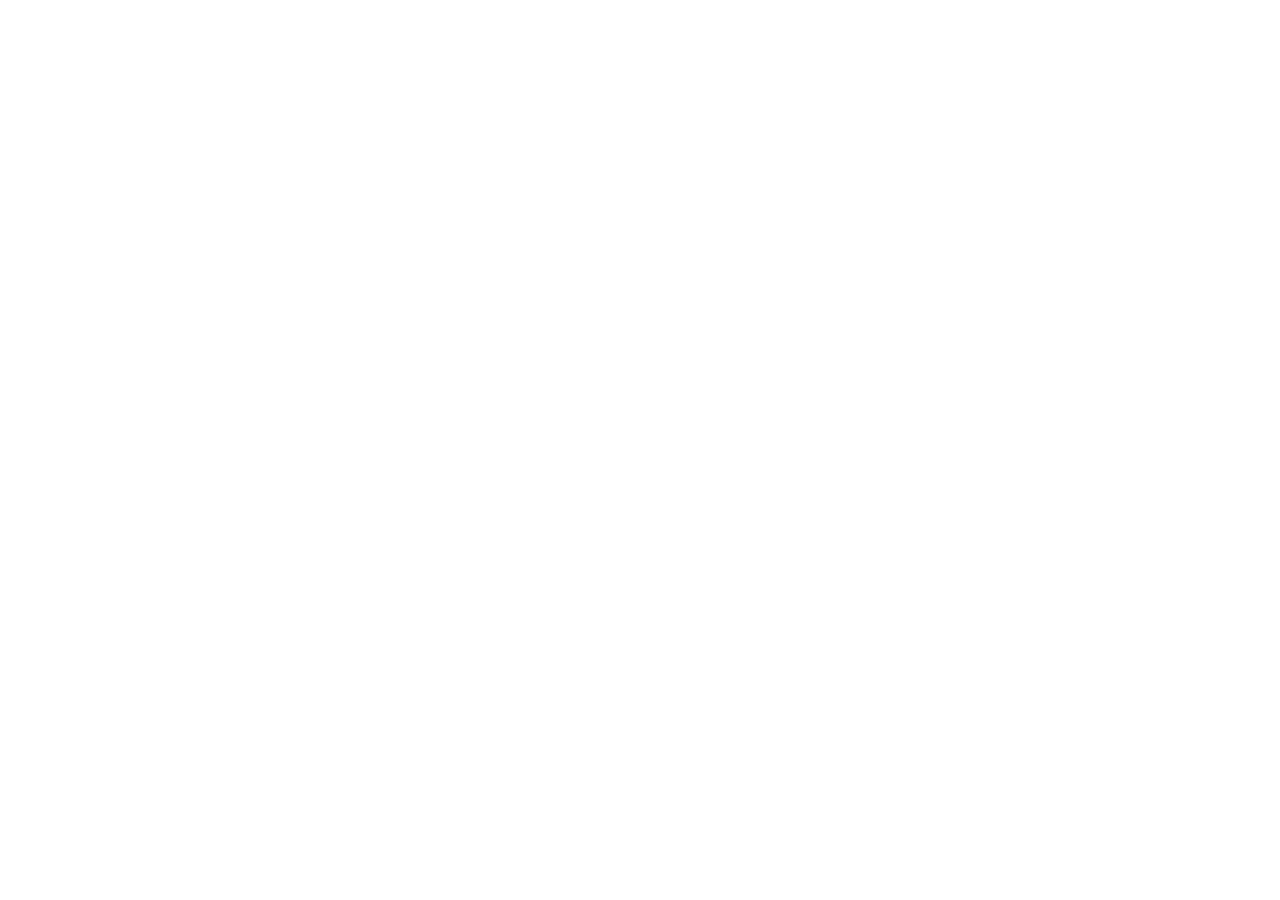
==== about.html @ 14faaffb "Init : création du dépôt, arborescence des fichiers et structure HTML de base" ====
<!DOCTYPE html>
<html lang="fr">
<head>
 <meta charset="UTF-8">
 <meta name="viewport" content="width=device-width, initial-scale=1.0">
 <title>AfriTalent — Accueil</title>
 <!-- Bootstrap 5 via CDN : feuille de style -->
 <link
href="https://cdn.jsdelivr.net/npm/bootstrap@5.3.0/dist/css/bootstrap.min.css"
rel="stylesheet">
 <!-- Votre feuille de style personnelle -->
 <link rel="stylesheet" href="css/style.css">
</head>
<body>
 <!-- Le contenu de la page sera ajoute ici -->
 <!-- Bootstrap 5 via CDN : script JavaScript -->
 <script
src="https://cdn.jsdelivr.net/npm/bootstrap@5.3.0/dist/js/bootstrap.bundle.min.js"
></script>
 <!-- Votre script JavaScript -->
 <script src="js/main.js"></script>
 </body>
</html>
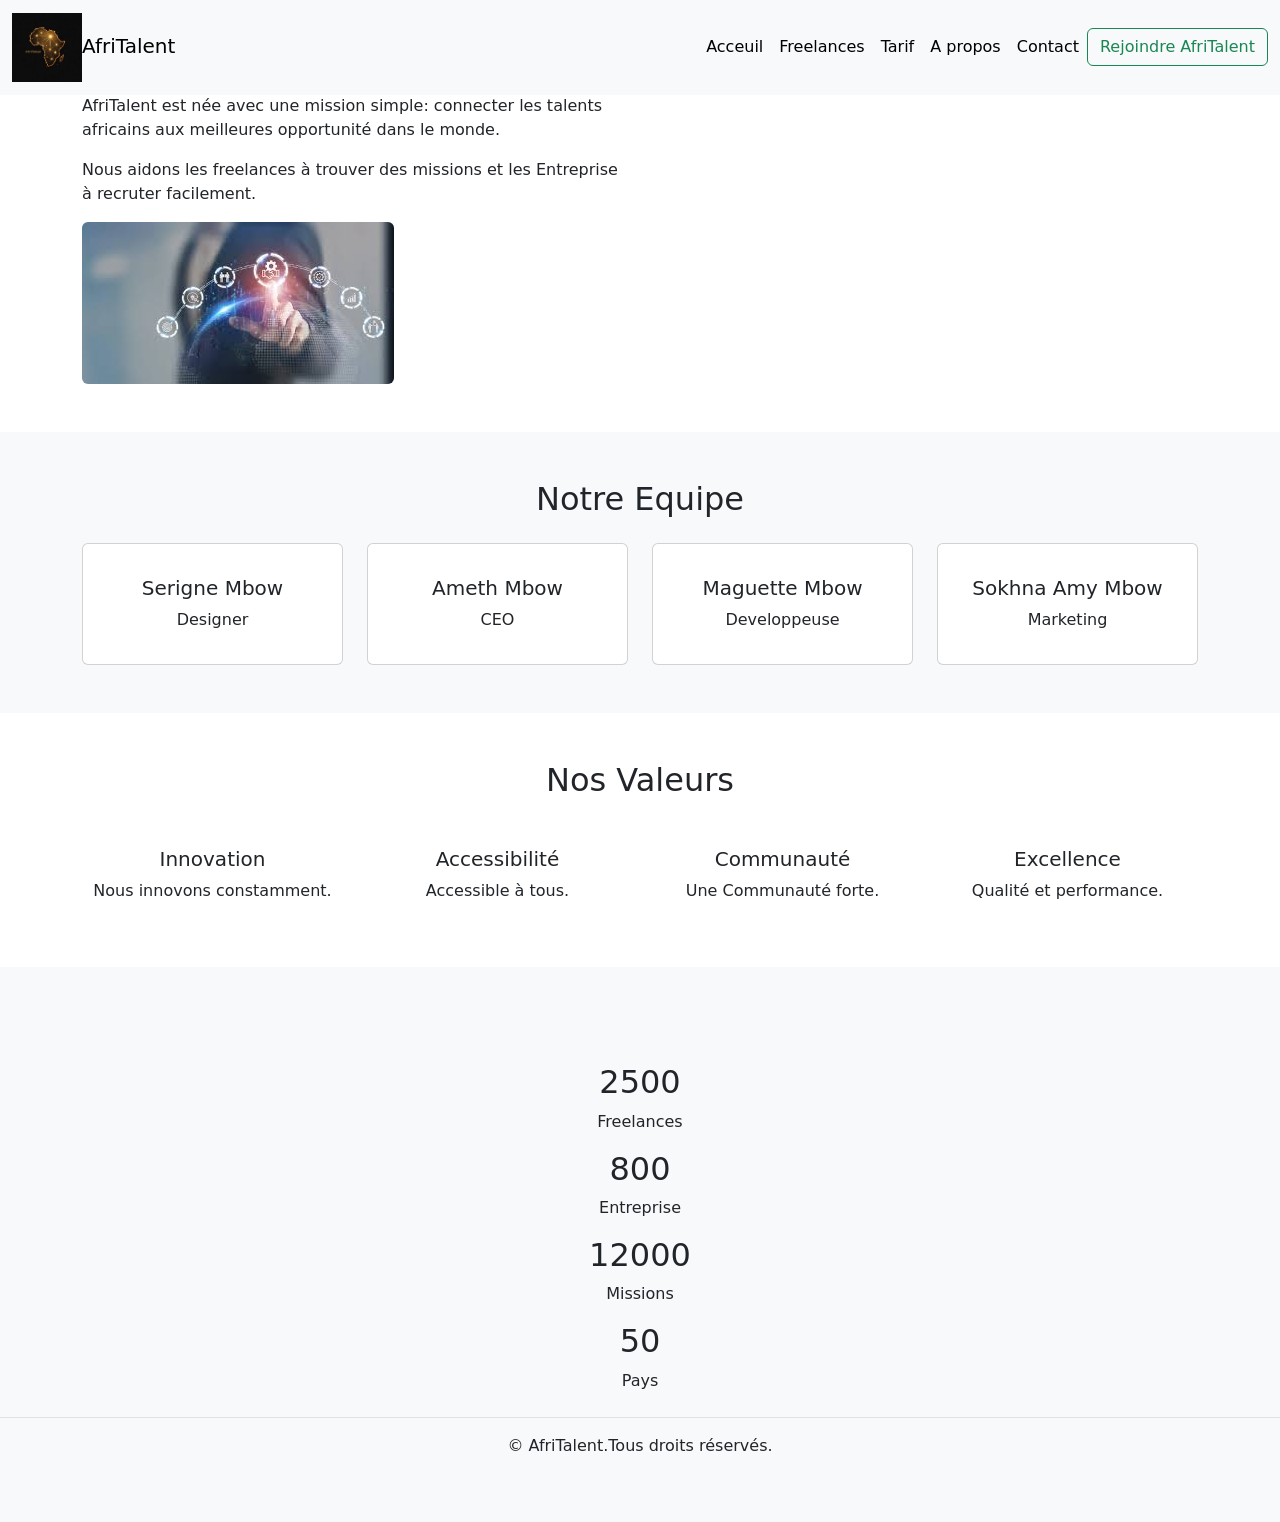
==== commit b9f94ec0: "HTML : structure complète des 5 pages avec sections et contenu texte" ====
--- a/about.html
+++ b/about.html
@@ -8,7 +8,7 @@
  <link
 href="https://cdn.jsdelivr.net/npm/bootstrap@5.3.0/dist/css/bootstrap.min.css"
 rel="stylesheet">
- <!-- Votre feuille de style personnelle -->
+<!-- Votre feuille de style personnelle -->
  <link rel="stylesheet" href="css/style.css">
 </head>
 <body>
@@ -17,7 +17,146 @@
  <script
 src="https://cdn.jsdelivr.net/npm/bootstrap@5.3.0/dist/js/bootstrap.bundle.min.js"
 ></script>
- <!-- Votre script JavaScript -->
+<!-- Votre script JavaScript -->
  <script src="js/main.js"></script>
+  <nav class="navbar navbar-expand-lg bg-body-tertiary fixed-top">
+  <div class="container-fluid">
+    <a class="navbar-brand" href=""><img src="image/WhatsApp Image 2026-05-11 at 09.48.34.jpeg" alt="" width="70px">AfriTalent</a>
+    <button class="navbar-toggler" type="button" data-bs-toggle="collapse" data-bs-target="#navbarSupportedContent" aria-controls="navbarSupportedContent" aria-expanded="false" aria-label="Toggle navigation">
+      <span class="navbar-toggler-icon"></span>
+    </button>
+    <div class="collapse navbar-collapse" id="navbarSupportedContent">
+      <ul class="navbar-nav ms-auto">
+        <li class="nav-item">
+          <a class="nav-link active" aria-current="page" href="index.html">Acceuil</a>
+        </li>
+        <li class="nav-item">
+          <a class="nav-link active" aria-current="page" href="freelances.html">Freelances</a>
+        </li>
+        <li class="nav-item">
+          <a class="nav-link active" aria-current="page" href="tarif.html">Tarif</a>
+        </li>
+        <li class="nav-item">
+          <a class="nav-link active" aria-current="page" href="about.html">A propos</a>
+        </li>
+        <li class="nav-item">
+          <a class="nav-link active" aria-current="page" href="contact.html">Contact</a>
+        </li>
+      </ul>
+      <form class="d-flex" role="">
+        <button class="btn btn-outline-success" type="submit">Rejoindre AfriTalent</button>
+      </form>
+    </div>
+  </div>
+</nav>
+ <!-- HISTOIRE-->
+  <section class="container py-5">
+    <div class=" row align-item-center">
+        <div class="col-sm-6">
+            <h2>Notre Histoire</h2>
+            <p>AfriTalent est née avec une mission simple: connecter les talents africains aux meilleures opportunité dans le monde.</p>
+            <p>Nous aidons les freelances à trouver des missions et les Entreprise à recruter facilement. </p>
+        </div>
+        <div>
+            <img src="image/images (3).jpg" class="img-fluid rounded">
+        </div>
+    </div>
+  </section>
+  <!-- EQUIPE-->
+   <section class="bg-light py-5">
+    <div class="container">
+        <h2 class="text-center mb-4">Notre Equipe</h2>
+        <div class="row g-4">
+            <div class="col-md-3 col-sm-6">
+                <div class="card team-card text-center p-3">
+                    <img src="" class="rounded-circle mb-3">
+                    <h5>Serigne Mbow</h5>
+                    <p>Designer</p>
+                </div>
+            </div>
+            <div class="col-md-3 col-sm-6">
+                <div class="card team-card text-center p-3">
+                    <img src="" class="rounded-circle mb-3">
+                    <h5>Ameth Mbow</h5>
+                    <p>CEO</p>
+                </div>
+            </div>
+            <div class="col-md-3 col-sm-6">
+                <div class="card team-card text-center p-3">
+                    <img src="" class="rounded-circle mb-3">
+                    <h5>Maguette Mbow</h5>
+                    <p>Developpeuse</p>
+                </div>
+            </div>
+            <div class="col-md-3 col-sm-6">
+                <div class="card team-card text-center p-3">
+                    <img src="" class="rounded-circle mb-3">
+                    <h5>Sokhna Amy Mbow</h5>
+                    <p>Marketing</p>
+                </div>
+            </div>
+        </div>
+    </div>
+   </section>
+   <!-- VALEURS -->
+    <section class="container py-5">
+        <h2 class="text-center mb-5">Nos Valeurs</h2>
+        <div class="row g-4 text-center">
+            <div class="col-md-3">
+                <div card p-3>
+                    <h5>Innovation</h5>
+                    <P>Nous innovons constamment.</P>
+                </div>
+            </div>
+            <div class="col-md-3">
+                <div card p-3>
+                    <h5>Accessibilité</h5>
+                    <P>Accessible à tous.</P>
+                </div>
+            </div>
+            <div class="col-md-3">
+                <div card p-3>
+                    <h5>Communauté</h5>
+                    <P>Une Communauté forte.</P>
+                </div>
+            </div>
+            <div class="col-md-3">
+                <div card p-3>
+                    <h5>Excellence</h5>
+                    <P>Qualité et performance.</P>
+                </div>
+            </div>
+        </div>
+    </section>
+    <!-- CHIFFRES CLES (BENTO) -->
+     <section class="bg-light py-5">
+        <div class="container">
+            <h2 class="text-center mb-5"></h2>
+            <div class="bento-grid">
+                <div class="bento-item text-center">
+                    <h2 class="counter" data-target="2500">2500</h2>
+                    <p>Freelances</p>
+                </div>
+                <div class="bento-item text-center">
+                    <h2 class="counter" data-target="800">800</h2>
+                    <p>Entreprise</p>
+                </div>
+                <div class="bento-item text-center">
+                    <h2 class="counter" data-target="12000">12000</h2>
+                    <p>Missions</p>
+                </div>
+                <div class="bento-item text-center">
+                    <h2 class="counter" data-target="50">50</h2>
+                    <p>Pays</p>
+                </div>
+            </div>
+        </div>
+        <!-- Ligne copyright -->
+                     <div class="text-center mt-4 border-top pt-3">
+                        <p>
+                        &copy; <span id="year"></span>AfriTalent.Tous droits réservés.
+                        </p>
+                     </div>
+     </section>
  </body>
 </html>
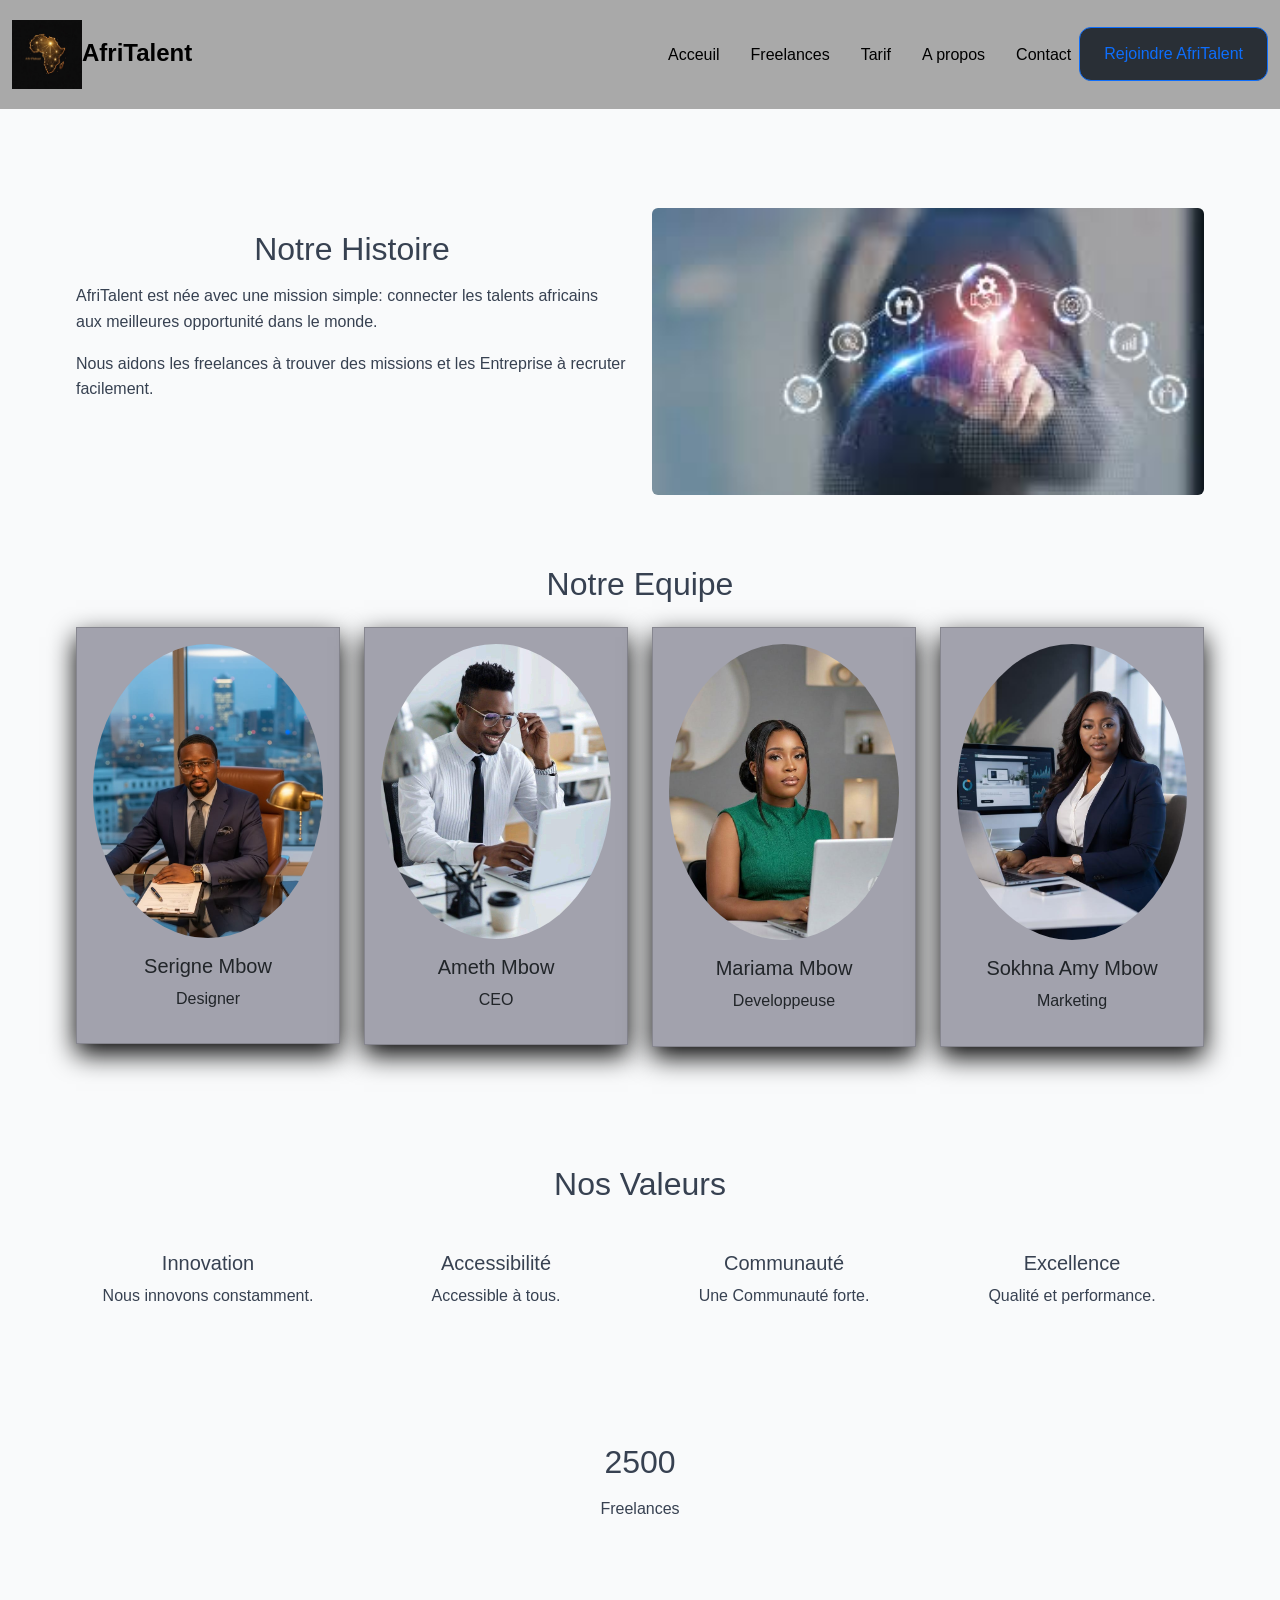
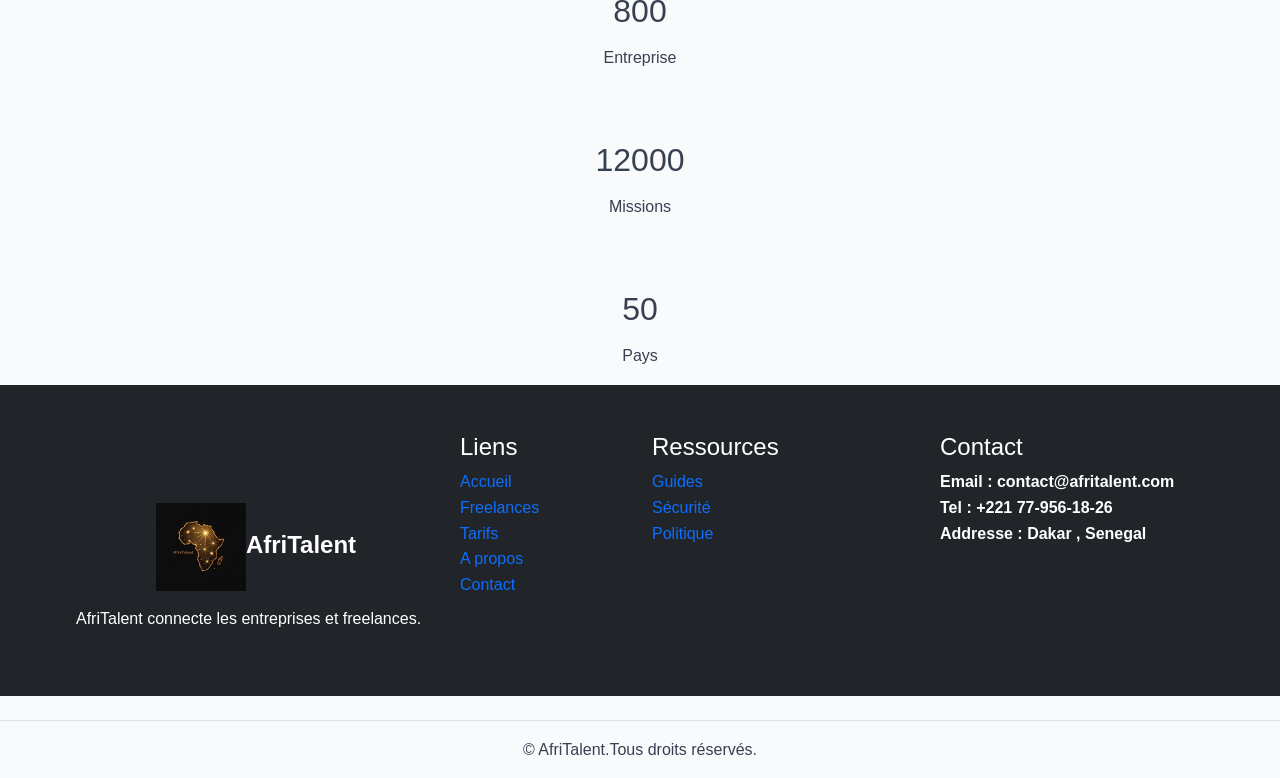
==== commit 7ccd8539: "JS : dark mode avec localStorage, navbar dynamique au scroll" ====
--- a/about.html
+++ b/about.html
@@ -19,7 +19,7 @@
 ></script>
 <!-- Votre script JavaScript -->
  <script src="js/main.js"></script>
-  <nav class="navbar navbar-expand-lg bg-body-tertiary fixed-top">
+  <nav class="navbar navbar-expand-lg navbar-light fixed-top " style="background-color: darkgray;">
   <div class="container-fluid">
     <a class="navbar-brand" href=""><img src="image/WhatsApp Image 2026-05-11 at 09.48.34.jpeg" alt="" width="70px">AfriTalent</a>
     <button class="navbar-toggler" type="button" data-bs-toggle="collapse" data-bs-target="#navbarSupportedContent" aria-controls="navbarSupportedContent" aria-expanded="false" aria-label="Toggle navigation">
@@ -44,53 +44,53 @@
         </li>
       </ul>
       <form class="d-flex" role="">
-        <button class="btn btn-outline-success" type="submit">Rejoindre AfriTalent</button>
+        <button class=" text-light btn btn-primary" type="submit" style="background-color: rgb(41, 47, 54);"><a href="index.html">Rejoindre AfriTalent</a></button>
       </form>
     </div>
   </div>
 </nav>
  <!-- HISTOIRE-->
-  <section class="container py-5">
-    <div class=" row align-item-center">
+  <section class="container mt-5 ">
+    <div class=" row align-item-center mmm">
         <div class="col-sm-6">
             <h2>Notre Histoire</h2>
             <p>AfriTalent est née avec une mission simple: connecter les talents africains aux meilleures opportunité dans le monde.</p>
             <p>Nous aidons les freelances à trouver des missions et les Entreprise à recruter facilement. </p>
         </div>
-        <div>
-            <img src="image/images (3).jpg" class="img-fluid rounded">
+        <div class="col-sm-6 mt-5  ">
+            <img src="image/images (3).jpg" class="img-fluid rounded w-100">
         </div>
     </div>
   </section>
   <!-- EQUIPE-->
-   <section class="bg-light py-5">
+   <section>
     <div class="container">
         <h2 class="text-center mb-4">Notre Equipe</h2>
         <div class="row g-4">
             <div class="col-md-3 col-sm-6">
                 <div class="card team-card text-center p-3">
-                    <img src="" class="rounded-circle mb-3">
+                    <img src="image/serigne.jpeg" class="rounded-circle mb-3">
                     <h5>Serigne Mbow</h5>
                     <p>Designer</p>
                 </div>
             </div>
             <div class="col-md-3 col-sm-6">
                 <div class="card team-card text-center p-3">
-                    <img src="" class="rounded-circle mb-3">
+                    <img src="image/ameth.jpeg" class="rounded-circle mb-3">
                     <h5>Ameth Mbow</h5>
                     <p>CEO</p>
                 </div>
             </div>
             <div class="col-md-3 col-sm-6">
                 <div class="card team-card text-center p-3">
-                    <img src="" class="rounded-circle mb-3">
-                    <h5>Maguette Mbow</h5>
+                    <img src="image/mariama.jpeg" class="rounded-circle mb-3">
+                    <h5>Mariama Mbow</h5>
                     <p>Developpeuse</p>
                 </div>
             </div>
             <div class="col-md-3 col-sm-6">
                 <div class="card team-card text-center p-3">
-                    <img src="" class="rounded-circle mb-3">
+                    <img src="image/amy.jpeg" class="rounded-circle mb-3">
                     <h5>Sokhna Amy Mbow</h5>
                     <p>Marketing</p>
                 </div>
@@ -129,10 +129,10 @@
         </div>
     </section>
     <!-- CHIFFRES CLES (BENTO) -->
-     <section class="bg-light py-5">
+     <section>
         <div class="container">
             <h2 class="text-center mb-5"></h2>
-            <div class="bento-grid">
+            <div class="">
                 <div class="bento-item text-center">
                     <h2 class="counter" data-target="2500">2500</h2>
                     <p>Freelances</p>
@@ -151,12 +151,93 @@
                 </div>
             </div>
         </div>
-        <!-- Ligne copyright -->
+        <footer class="bg-dark text-white py-5">
+
+    <div class="container">
+
+      <div class="row">
+
+        <div class="col-lg-4">
+
+          <h2>
+           <a class="navbar-brand text-white"><img src="image/WhatsApp Image 2026-05-11 at 09.48.34.jpeg" width="90PX" >AfriTalent</a>
+          </h2>
+
+          <p>
+            AfriTalent connecte les entreprises et freelances.
+          </p>
+
+          <div class="socials">
+            <i class="bi bi-facebook"></i>
+            <i class="bi bi-linkedin"></i>
+            <i class="bi bi-instagram"></i>
+            <i class="bi bi-twitter"></i>
+            <i class="bi bi-snapchat"></i>
+          </div>
+
+        </div>
+
+        <div class="col-lg-2 ">
+          <div class="d-flex flex-column">
+            <h4>Liens</h4>
+
+            <a href="#">Accueil</a>
+            <a href="#">Freelances</a>
+            <a href="#">Tarifs</a>
+            <a href="#">A propos</a>
+            <a href="#">Contact</a>
+          </div>
+        </div>
+
+        <div class="col-lg-3">
+          <div class="d-flex flex-column">
+            <h4>Ressources</h4>
+
+            <a href="#">Guides</a>
+            <a href="#">Sécurité</a>
+            <a href="#">Politique</a>
+          </div>
+        </div>
+
+        <div class="col-lg-3">
+
+          <div class="d-flex flex-column">
+            <h4>Contact</h4>
+
+            <strong>Email : contact@afritalent.com</strong>
+            <strong>Tel : +221 77-956-18-26</strong>
+            <strong>Addresse : Dakar , Senegal </strong>
+
+          </div>
+        </div>
+
+      </div>
+
+    </div>
+
+  </footer>
+
+  <script src="https://cdn.jsdelivr.net/npm/bootstrap@5.3.3/dist/js/bootstrap.bundle.min.js"></script>
+
+                            <!-- Réseaux sociaux -->
+                             <div>
+                                <i class="bi bi-fecebook"><i class="fa-brands fa-facebook"></i></i>
+                                <i class="bi bi-twitter"><i class="fa-brands fa-twitter"></i></i>
+                                <i class="bi bi-tiktok"><i class="fa-brands fa-tiktok"></i></i>
+                                <i class="bi bi-instagram"><i class="fa-brands fa-instagram"></i></i>
+                             </div>
+                         </div>
+                    </div>
+
+                    <!-- Ligne copyright -->
                      <div class="text-center mt-4 border-top pt-3">
                         <p>
                         &copy; <span id="year"></span>AfriTalent.Tous droits réservés.
                         </p>
                      </div>
-     </section>
+                </footer>
+            </section>
+            
  </body>
-</html>+</html>
+       
--- a/css/style.css
+++ b/css/style.css
@@ -0,0 +1,345 @@
+.hero{
+   min-height: 85vh;
+   background-size: cover;
+   background-position: center;
+   background-repeat: no-repeat;
+   background-image: url(../image/plan.jpeg);
+}
+h1{
+    margin-top: 150px;
+
+}
+h2{
+   margin-top: 70px;
+   text-align: center;
+}
+
+
+:root{
+    --primary-color: #6c63ff;
+    --secondary-color: #ff6584;
+    --dark-color: #111827;
+    --light-color: #f9fafb;
+    --text-color: #374151;
+    --gray-color: #9ca3af;
+    --font-tilte: 'Poppins' , sans-serif;
+    --body-font: 'Roboto' , sans-serif;
+ }
+
+
+
+ .dark-mode {
+   background-color: #111827;
+   color: white;
+ }
+ .navbar.scrolled {
+   background: white;
+   box-shadow: 0 2px 10px rgba(0, 0, 0, 0,2);
+   padding: 10px 0;
+ }
+ .navbar{
+   transition: all 0.3s ease;
+ }
+ .navbar.scrolled{
+   padding: 8px 0;
+ }
+ body{
+   min-height: 2000px;
+ }
+ #backToTop{
+   position: fixed;
+   bottom: 20px;
+   right: 20px;
+   display: none;
+   z-index: 1000;
+ }
+
+ .card1{grid-column:span 3;}
+ *{
+    margin: 0;
+    padding: 0;
+    box-sizing: border-box;
+ }
+ body{
+    font-family: var(--body-font);
+    color: var(--text-color);
+    background-color: var(--light-color);
+    line-height: 1.6;
+ }
+ h1,h2,h3{
+    font-family: var(--tilte-font);
+    margin-bottom: 15px;
+ }
+ section{
+    padding: 0;
+ }
+ .container{
+    width: 90%;
+    margin: auto;
+ }
+ .navbar{
+    background-color: var(--secondary-color);
+    padding: 15px 0;
+ }
+ .navbar-brand{
+    color:black;
+    font-size: 24px;
+    font-weight: bold;
+ }
+ .nav-link{
+    color:black !important;
+    margin-left: 15px;
+ }
+ .nav-link:hover{
+    color: var(--primary-color) !important;
+ }
+ img{
+    max-width: 100%;
+    display:var(--dark-color);
+    text-align: center;
+ }
+ a{
+   text-decoration: none;
+ }
+ form a {
+   text-decoration: none;
+ }
+ .hero {
+   padding: 80px 0;
+ }
+.hero-content{
+   display: grid;
+   grid-template-columns: repeat(2,1fr);
+   align-items: center;
+   gap: 50px;
+} 
+.hero-text h1{
+   font-size: 3.5rem;
+   line-height: 1.1;
+   margin: 20px 0;
+   font-family: var(--font-tilte);
+}
+.hero-text p{
+   margin-bottom: 30px;
+   color: var(--gray-color);
+}
+.carousel-item img {
+   width: 100%;
+   max-width: 500px;
+   margin: auto;
+}
+.badge{
+   background: #eee;
+   padding: 8px 14px;
+   border-radius: 30px;
+   font-size: 0.9rem;
+} 
+
+.btn-primary,
+.btn-secondary{
+   padding: 14px 24px;
+   border-radius: 12px;
+   transition: var(--transition);
+}
+.btn-primary{
+   background: var(--primary-color);
+   color: white;
+}
+.btn-primary:hover,
+.btn-secondary:hover{
+   transform: translate(-3px);
+}
+.bento-grid{
+   display: grid;
+   grid-template-columns: 2fr 1fr 1fr;
+   grid-auto-rows: 180px;
+   gap: 20px;
+   margin-top: 40px;
+}
+.card {
+   background: white;
+   padding: 25px;
+   border-radius: var(--radius);
+   box-shadow: 0 10px 25px rgba(0, 0, 0, 05);
+   transition: var(--transition);
+   background-color: rgb(162, 162, 173);
+}
+.bi{
+   grid-template-columns: auto;
+
+}
+
+.card:hover {
+   transform: translateY(-5px);
+}
+
+img{
+   text-align: center;
+   margin-bottom: auto;
+
+}
+.wide {
+   grid-row: span 2
+}
+.wide {
+   grid-column: span 2;
+}
+.categories-grid {
+   display: grid;
+   grid-template-columns: repeat(3, 1fr);
+   gap: 25px;
+   /* margin-top: 40px; */
+}
+.service-card{
+   background: white;
+   /* padding: 30px; */
+   border-radius: var(--radius);
+   transition: var(--transition);
+}
+.service-card:hover{
+   transform: translateY(-10px) scale(1,02);
+   box-shadow: 0 20px 40px rgba(0, 0, 0, 0,1);
+}
+@media(max-width: 768px){
+   .hero-content,
+   .categories-grid,
+   .bento-grid{
+      grid-template-columns: 1fr;
+   }
+   .large,
+   .wide{
+      grid-column: span 1;
+      grid-row: span 1;
+   }
+   .hero-text h1{
+      font-size: 2.5rem;
+   }
+}
+/*=================
+TESTIMONIALS
+=======================*/
+.testimonials{
+   padding: 80px 0;
+   background: #f9fafb;
+}
+.section title{
+   text-align: center;
+   margin-bottom: 50px;
+   font-size: 2.5rem;
+}
+.testimonials-card{
+   background: white;
+   max-width: 700px;
+   margin: auto;
+   padding: 40px;
+   border-radius: 20px;
+   text-align: center;
+   box-shadow: 0 10px 30px rgba(0, 0, 0, 0, 0.5);
+}
+.testimonials-card img{
+   width: 90px;
+   height: 90px;
+   border-radius: 50%;
+   object-fit: cover;
+   margin: auto;
+   margin-bottom: 20px;
+}
+.testimonials-card p{
+   font-size: 1.1rem;
+   color: #f7f4f4;
+   margin-bottom: 20px;
+}
+.testimonials-card h6{
+   color: var(--primary-color);
+}
+@media(max-width: 768px) {
+   .testimonials-card{
+      padding: 25px;
+   }
+   .section-title {
+      font-size: 2rem;
+   }
+}
+
+@media(max-width: 768px) {
+   .hero-content,
+   .bento-grid,
+   .categories-grid{
+      grid-template-columns: 1fr;
+   }
+   .hero-text h1{
+      font-size: 2.2rem;
+   }
+   .nav-links{
+      display: none;
+   }
+   .container{
+      width: 95%;
+   }
+}
+/*===========
+MOBILE
+=============*/
+@media (max-width: 768px) {
+   .hero-content,
+   .bento-grid,
+   .categories-grid{
+      grid-template-columns: 1fr;
+   }
+   .hero-text h1 {
+      font-size: 2.2rem;
+   }
+   .nav-links{
+      display: none;
+   }
+   .container{
+      width: 95%;
+   }
+}
+/*=============
+TABLETTE
+===================*/
+@media (min-width: 769px) and (max-width: 1024px){
+   .hero-content{
+      grid-template-columns: 1fr;
+      text-align: center;
+   }
+   .categories-grid{
+      grid-template-columns: repeat(2, 1fr);
+   }
+}
+/*==============
+DESKOP
+=============*/
+@media(min-width: 1200px){
+   .container{
+      max-width: 1200px                                                          ;
+   }
+}
+@media (max-width:768px) {
+   .hero-content,
+   .bento-grid,
+   .categories-grid{
+      grid-template-columns: 1fr;
+   }
+   .hero-text h1 {
+      font-size: 2.2rem;
+   }
+   .nav-links{
+      display: none;
+   }
+   .container{
+      width: 95%;
+   }
+}
+
+
+.mmm{
+   margin-top: 10rem;
+}
+nav{
+   background-color: #374151;
+}
+.a{
+   text-decoration: none;
+}
